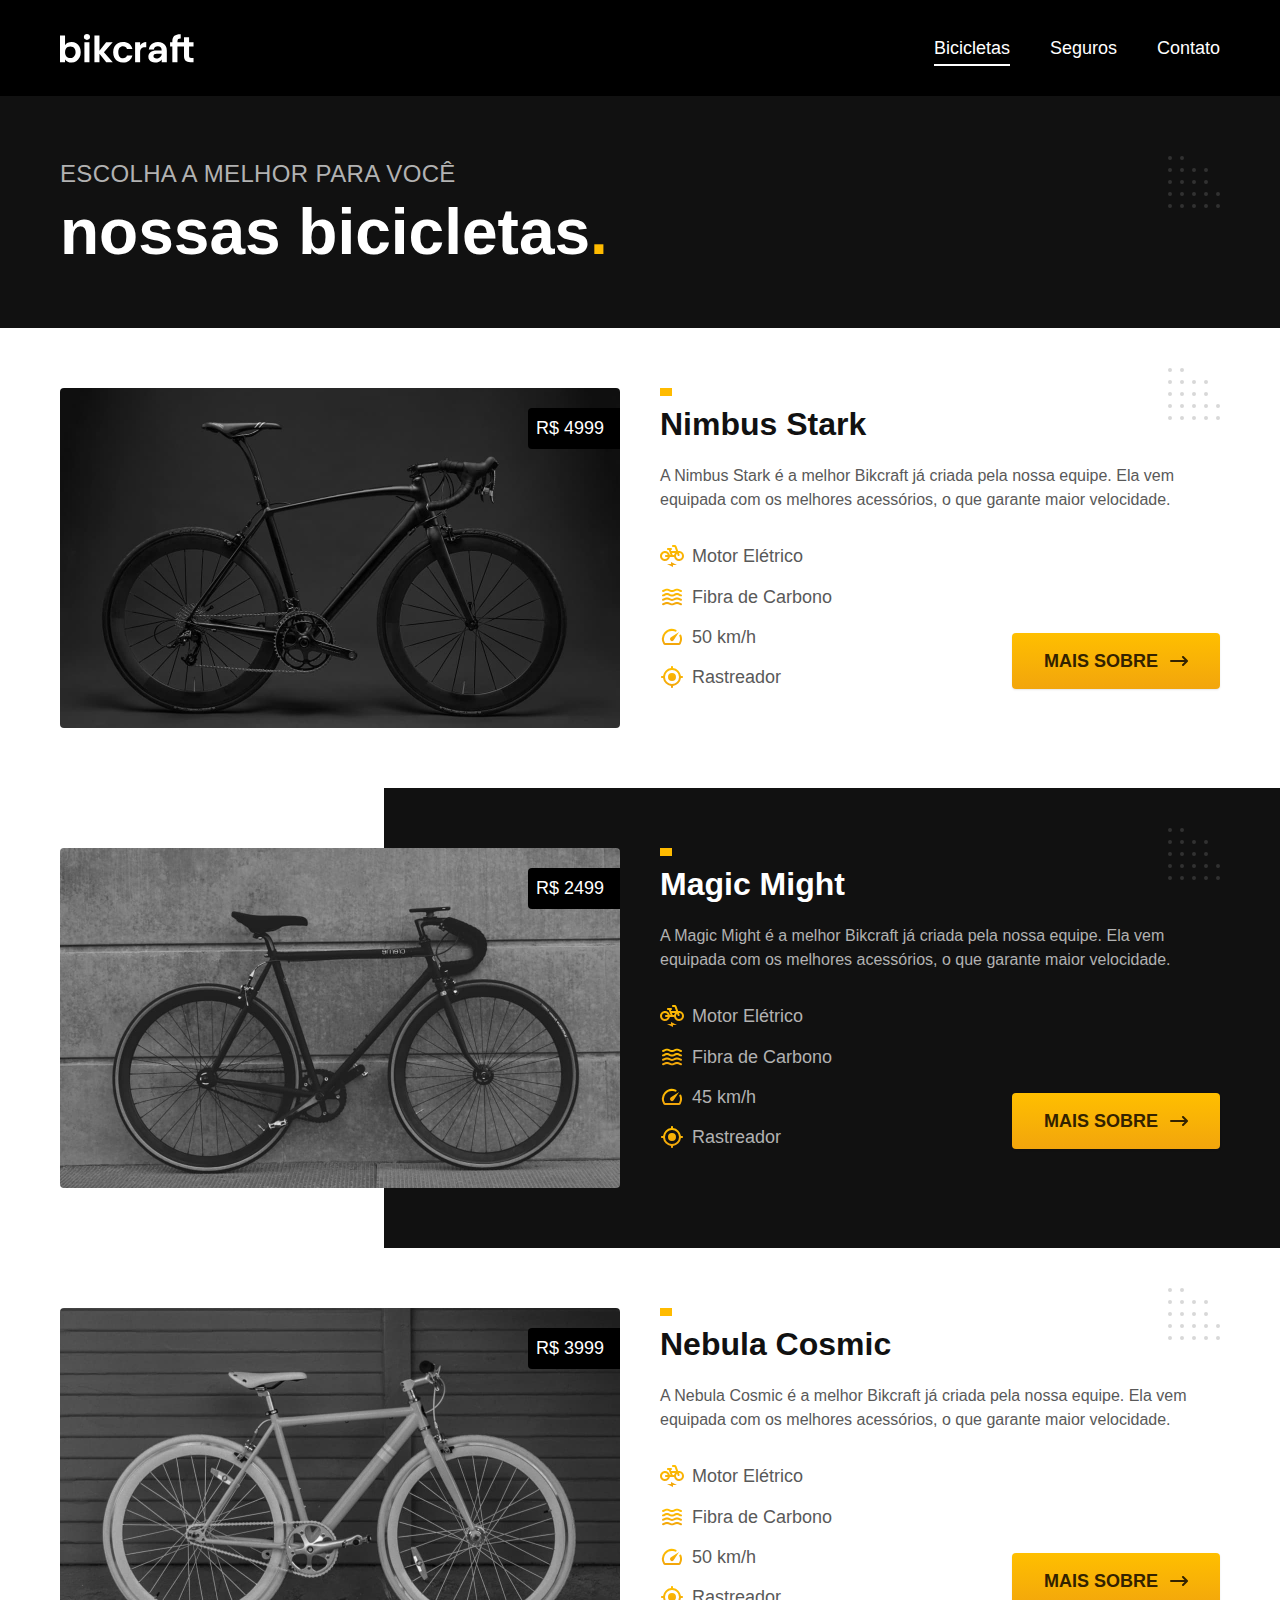
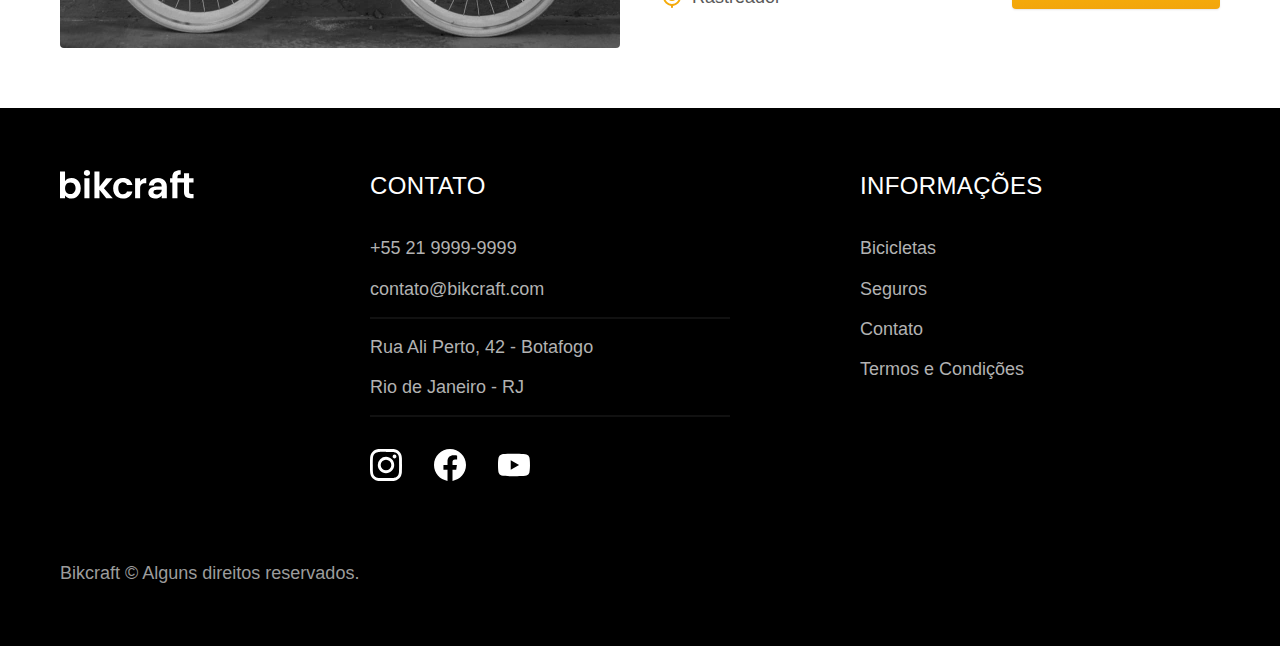
==== bicicletas.html @ cda3c2af "Atualizando portifolio 1" ====
<!DOCTYPE html>
<html lang="pt-br">

<head>
  <meta charset="UTF-8">
  <meta name="viewport" content="width=device-width, initial-scale=1.0">

  <title>Bicicletas | Bikcraft</title>
  <meta name="description" content="Bicicletas">

  <link rel="preload" href="./css/style.css" as="style">
  <link rel="stylesheet" href="./css/style.css">
</head>

<body id="bicicletas">
  <header class="header-bg">
    <div class="header container">
      <a href="./">
        <img src="./img/bikcraft.svg" alt="Bikcraft">
      </a>

      <nav aria-label="primaria">
        <ul class="header-menu font-1-m cor-0">
          <li><a href="./bicicletas.html">Bicicletas</a></li>
          <li><a href="./seguros.html">Seguros</a></li>
          <li><a href="./contato.html">Contato</a></li>
        </ul>
      </nav>
    </div>
  </header>

  <main>
    <div class="titulo-bg">
      <div class="titulo container">
        <p class="font-2-l-b cor-5">Escolha a melhor para você</p>
        <h1 class="font-1-xxl cor-0">nossas bicicletas<span class="cor-p1">.</span></h1>
      </div>
    </div>

    <div class="bicicletas container">
      <div class="bicicletas-imagem">
        <img src="./img/bicicletas/nimbus.jpg" alt="Bicicleta preta">
        <span class="font-2-m cor-0">R$ 4999</span>
      </div>
      <div class="bicicletas-conteudo">
        <h2 class="font-1-xl">Nimbus Stark</h2>
        <p class="font-2-s cor-8">A Nimbus Stark é a melhor Bikcraft já criada pela nossa equipe. Ela vem equipada com os melhores acessórios, o que garante maior velocidade.</p>
        <ul class="font-1-m cor-8">
          <li>
            <img src="./img/icones/eletrica.svg" alt="">
            Motor Elétrico
          </li>
          <li>
            <img src="./img/icones/carbono.svg" alt="">
            Fibra de Carbono
          </li>
          <li>
            <img src="./img/icones/velocidade.svg" alt="">
            50 km/h
          </li>
          <li>
            <img src="./img/icones/rastreador.svg" alt="">
            Rastreador
          </li>
        </ul>
        <a class="botao seta" href="./bicicletas/nimbus.html">Mais Sobre</a>
      </div>
    </div>

    <div class="bicicletas-bg">
      <div class="bicicletas container">
        <div class="bicicletas-imagem">
          <img src="./img/bicicletas/magic.jpg" alt="Bicicleta preta">
          <span class="font-2-m cor-0">R$ 2499</span>
        </div>
        <div class="bicicletas-conteudo">
          <h2 class="font-1-xl cor-0">Magic Might</h2>
          <p class="font-2-s cor-5">A Magic Might é a melhor Bikcraft já criada pela nossa equipe. Ela vem equipada com os melhores acessórios, o que garante maior velocidade.</p>
          <ul class="font-1-m cor-5">
            <li>
              <img src="./img/icones/eletrica.svg" alt="">
              Motor Elétrico
            </li>
            <li>
              <img src="./img/icones/carbono.svg" alt="">
              Fibra de Carbono
            </li>
            <li>
              <img src="./img/icones/velocidade.svg" alt="">
              45 km/h
            </li>
            <li>
              <img src="./img/icones/rastreador.svg" alt="">
              Rastreador
            </li>
          </ul>
          <a class="botao seta" href="./bicicletas/magic.html">Mais Sobre</a>
        </div>
      </div>
    </div>

    <div class="bicicletas container">
      <div class="bicicletas-imagem">
        <img src="./img/bicicletas/nebula.jpg" alt="Bicicleta preta">
        <span class="font-2-m cor-0">R$ 3999</span>
      </div>
      <div class="bicicletas-conteudo">
        <h2 class="font-1-xl">Nebula Cosmic</h2>
        <p class="font-2-s cor-8">A Nebula Cosmic é a melhor Bikcraft já criada pela nossa equipe. Ela vem equipada com os melhores acessórios, o que garante maior velocidade.</p>
        <ul class="font-1-m cor-8">
          <li>
            <img src="./img/icones/eletrica.svg" alt="">
            Motor Elétrico
          </li>
          <li>
            <img src="./img/icones/carbono.svg" alt="">
            Fibra de Carbono
          </li>
          <li>
            <img src="./img/icones/velocidade.svg" alt="">
            50 km/h
          </li>
          <li>
            <img src="./img/icones/rastreador.svg" alt="">
            Rastreador
          </li>
        </ul>
        <a class="botao seta" href="./bicicletas/nebula.html">Mais Sobre</a>
      </div>
    </div>

  </main>

  <footer class="footer-bg">
    <div class="footer container">
      <img src="./img/bikcraft.svg" alt="Bikcraft">
      <div class="footer-contato">
        <h3 class="font-2-l-b cor-0">Contato</h3>
        <ul class="font-2-m cor-5">
          <li><a href="tel:+552199999999">+55 21 9999-9999</a></li>
          <li><a href="mailto:contato@bikcraft.com">contato@bikcraft.com</a></li>
          <li>Rua Ali Perto, 42 - Botafogo</li>
          <li>Rio de Janeiro - RJ</li>
        </ul>
        <div class="footer-redes">
          <a href="./">
            <img src="./img/redes/instagram.svg" alt="Instagram">
          </a>
          <a href="./">
            <img src="./img/redes/facebook.svg" alt="Facebook">
          </a>
          <a href="./">
            <img src="./img/redes/youtube.svg" alt="Youtube">
          </a>
        </div>
      </div>
      <div class="footer-informacoes">
        <h3 class="font-2-l-b cor-0">Informações</h3>
        <nav>
          <ul class="font-1-m cor-5">
            <li><a href="./bicicletas.html">Bicicletas</a></li>
            <li><a href="./seguros.html">Seguros</a></li>
            <li><a href="./contato.html">Contato</a></li>
            <li><a href="./termos.html">Termos e Condições</a></li>
          </ul>
        </nav>
      </div>
      <p class="footer-copy font-2-m cor-6">Bikcraft © Alguns direitos reservados.</p>
    </div>
    <script src="./js/script.js"></script>
  </body>

</html>
---- css/style.css ----
@import "./global/global.css";
@import "./utilidades/tipografia.css";
@import "./utilidades/cores.css";

@import "./global/header.css";
@import "./global/footer.css";

/* Utilidades */
@import "./utilidades/componentes.css";
@import "./utilidades/formulario.css";

/* Home */
@import "./home/introducao.css";
@import "./home/tecnologia.css";
@import "./home/parceiros.css";
@import "./home/depoimento.css";

/* Bicicletas */
@import "./bicicletas/bicicletas-lista.css";
@import "./bicicletas/bicicletas.css";

/* Bicicleta */
@import "./bicicleta/bicicleta.css";
@import "./bicicleta/seguro.css";

/* Seguros */
@import "./seguros/seguros.css";
@import "./seguros/vantagens.css";
@import "./seguros/perguntas.css";

/* Contato */
@import "./contato/contato.css";
@import "./contato/lojas.css";

/* Contato */
@import "./orcamento/orcamento.css";

/* Termos */
@import "./termos/termos.css";
---- css/style.css ----
@import "./global/global.css";
@import "./utilidades/tipografia.css";
@import "./utilidades/cores.css";

@import "./global/header.css";
@import "./global/footer.css";

/* Utilidades */
@import "./utilidades/componentes.css";
@import "./utilidades/formulario.css";

/* Home */
@import "./home/introducao.css";
@import "./home/tecnologia.css";
@import "./home/parceiros.css";
@import "./home/depoimento.css";

/* Bicicletas */
@import "./bicicletas/bicicletas-lista.css";
@import "./bicicletas/bicicletas.css";

/* Bicicleta */
@import "./bicicleta/bicicleta.css";
@import "./bicicleta/seguro.css";

/* Seguros */
@import "./seguros/seguros.css";
@import "./seguros/vantagens.css";
@import "./seguros/perguntas.css";

/* Contato */
@import "./contato/contato.css";
@import "./contato/lojas.css";

/* Contato */
@import "./orcamento/orcamento.css";

/* Termos */
@import "./termos/termos.css";
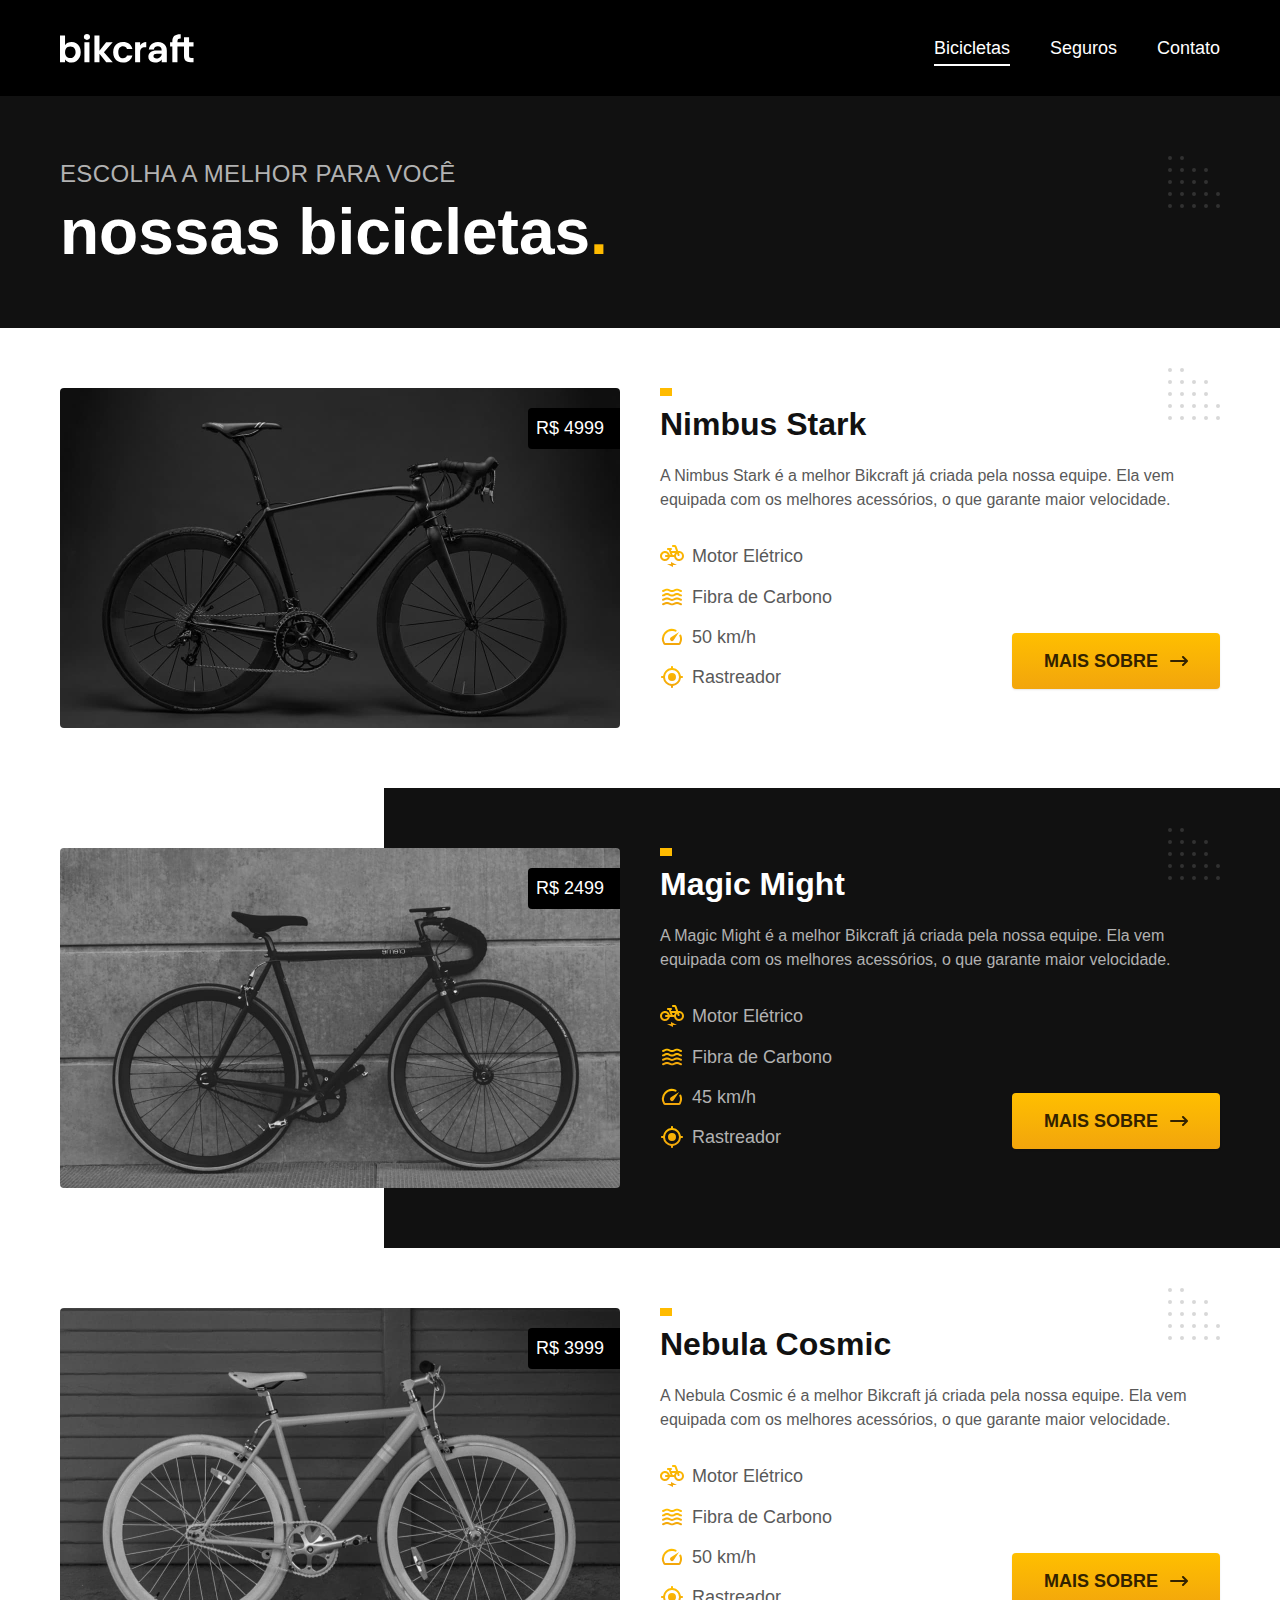
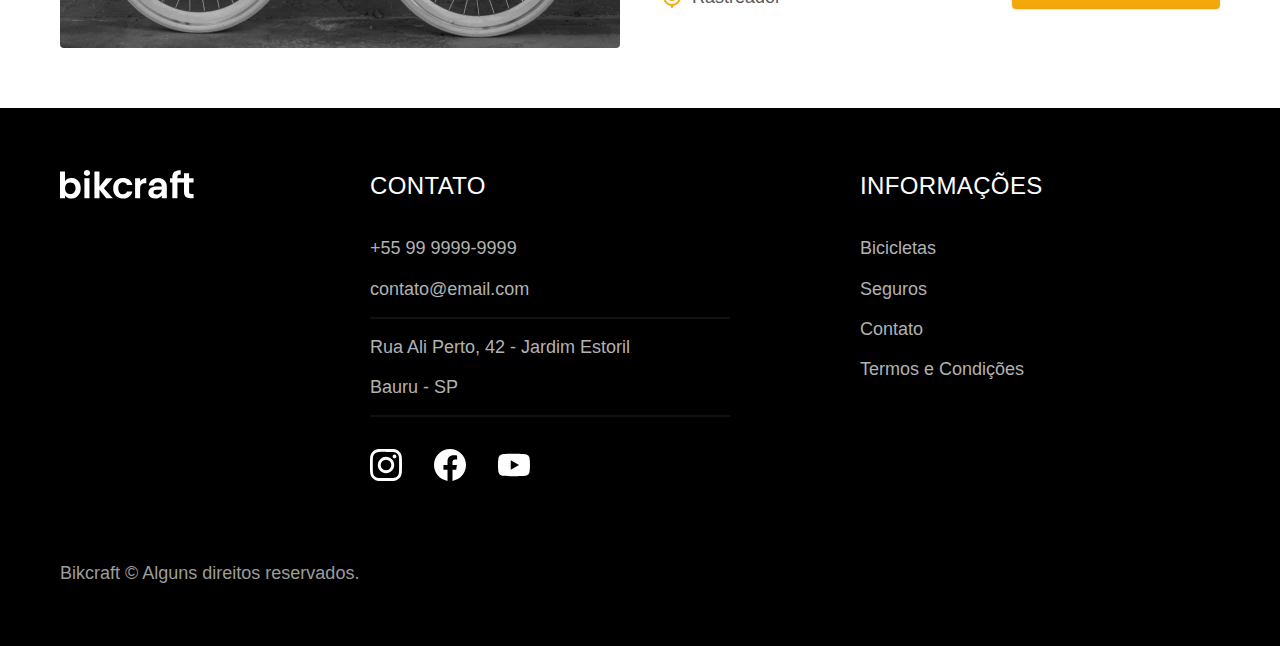
==== commit d6ecee00: "Atualizando Layout curso origamid" ====
--- a/bicicletas.html
+++ b/bicicletas.html
@@ -8,8 +8,13 @@
   <title>Bicicletas | Bikcraft</title>
   <meta name="description" content="Bicicletas">
 
+  <link rel="shortcut icon" href="./img/favicon.svg" type="image/x-icon" />
   <link rel="preload" href="./css/style.css" as="style">
   <link rel="stylesheet" href="./css/style.css">
+
+  <script>
+      document.documentElement.classList.add("js");
+    </script>
 </head>
 
 <body id="bicicletas">
@@ -137,10 +142,10 @@
       <div class="footer-contato">
         <h3 class="font-2-l-b cor-0">Contato</h3>
         <ul class="font-2-m cor-5">
-          <li><a href="tel:+552199999999">+55 21 9999-9999</a></li>
-          <li><a href="mailto:contato@bikcraft.com">contato@bikcraft.com</a></li>
-          <li>Rua Ali Perto, 42 - Botafogo</li>
-          <li>Rio de Janeiro - RJ</li>
+          <li><a href="tel:+559999999999">+55 99 9999-9999</a></li>
+          <li><a href="mailto:contato@email.com">contato@email.com</a></li>
+          <li>Rua Ali Perto, 42 - Jardim Estoril</li>
+          <li>Bauru - SP</li>
         </ul>
         <div class="footer-redes">
           <a href="./">
--- a/css/style.css
+++ b/css/style.css
@@ -1,6 +1,7 @@
 @import "./global/global.css";
 @import "./utilidades/tipografia.css";
 @import "./utilidades/cores.css";
+@import "./utilidades/animacao.css";
 
 @import "./global/header.css";
 @import "./global/footer.css";
--- a/css/style.css
+++ b/css/style.css
@@ -1,6 +1,7 @@
 @import "./global/global.css";
 @import "./utilidades/tipografia.css";
 @import "./utilidades/cores.css";
+@import "./utilidades/animacao.css";
 
 @import "./global/header.css";
 @import "./global/footer.css";
